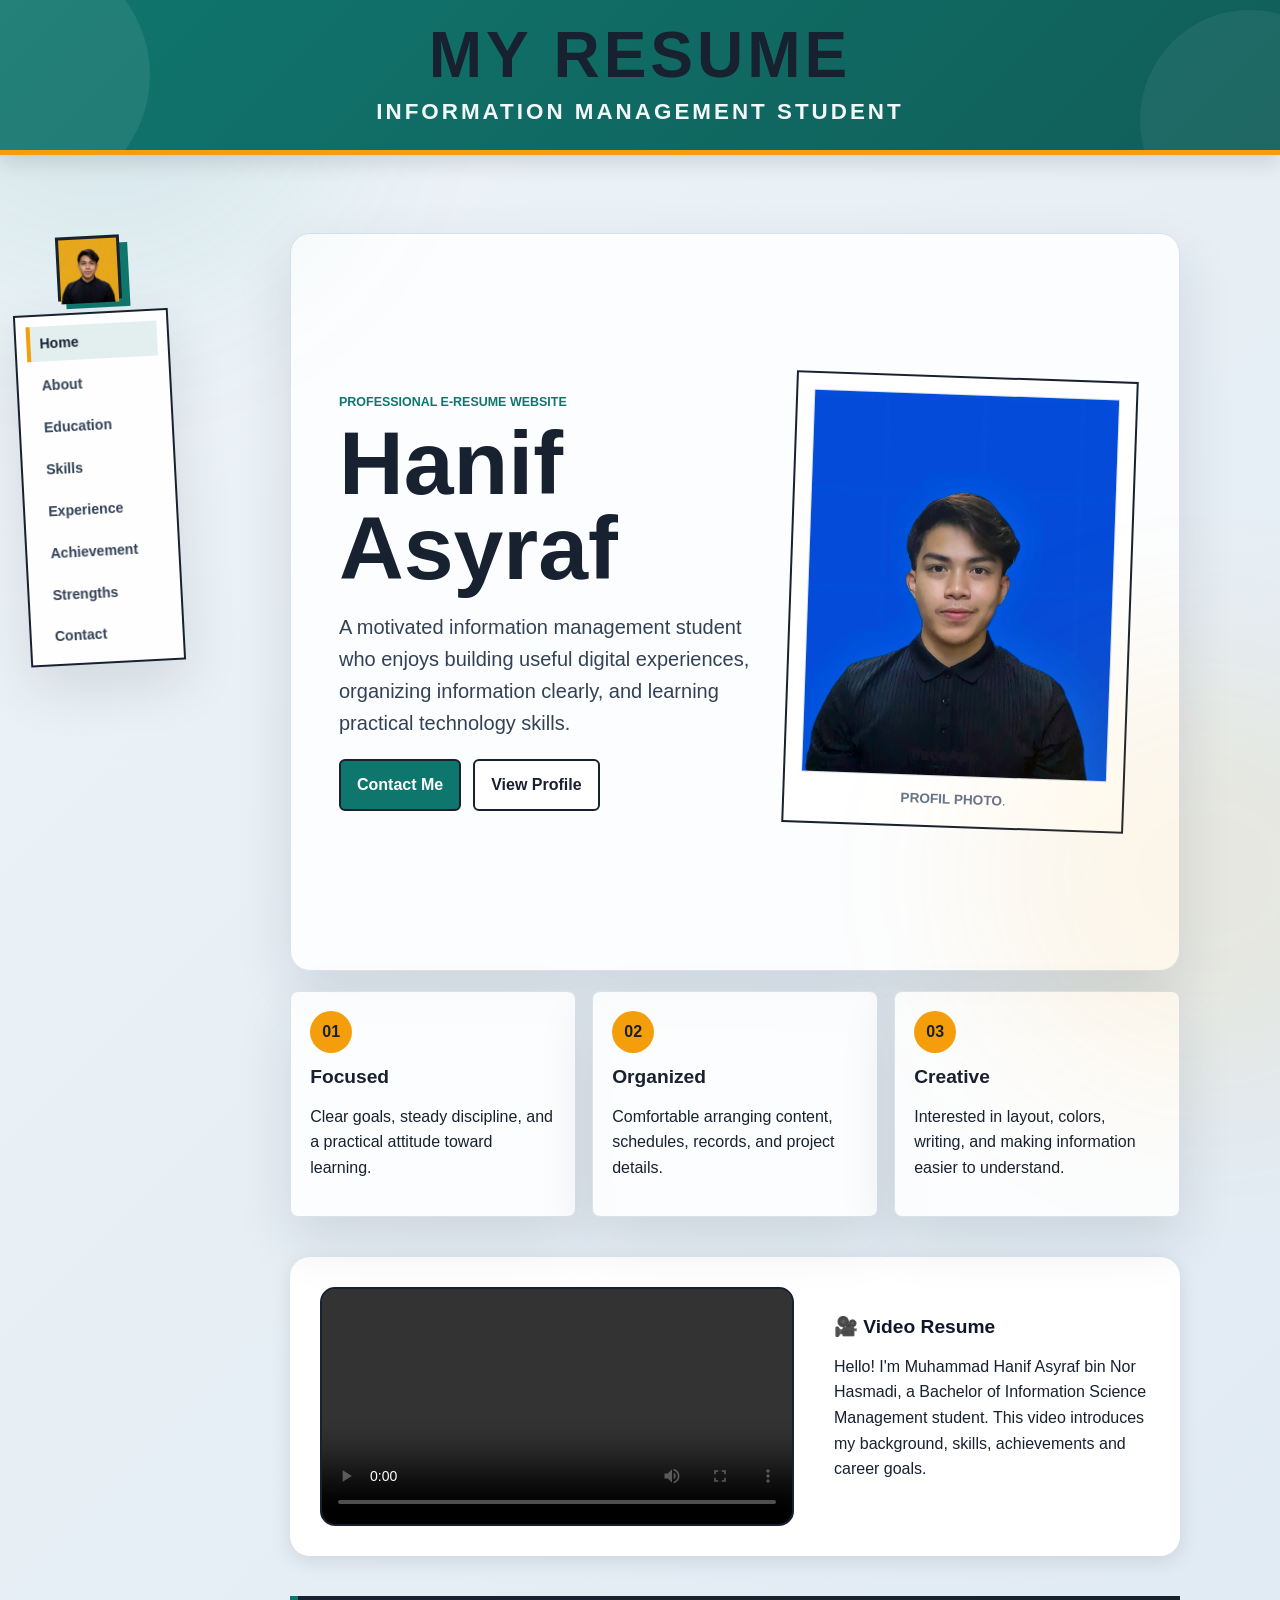
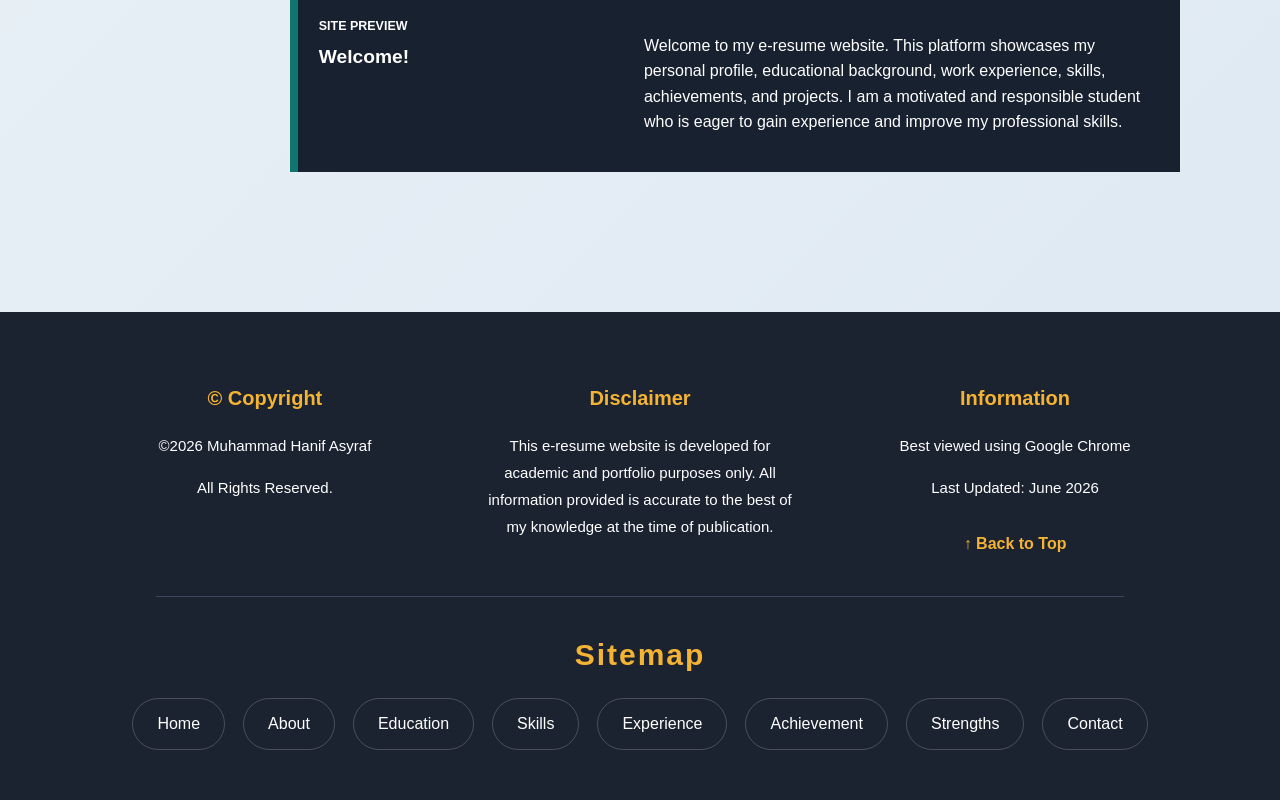
==== index.html @ 23218927 "Add files via upload" ====
<!DOCTYPE html>
<html lang="en">
  <header class="resume-header">
    <h1>MY RESUME</h1>
    <p>INFORMATION MANAGEMENT STUDENT</p>
  </header>
<head>
  <meta charset="UTF-8">
  <meta name="viewport" content="width=device-width, initial-scale=1.0">
  <meta name="description" content="Professional e-resume website for a university web design assignment.">
  <meta name="keywords" content="e-resume, portfolio, student, web design, resume">
  <meta name="author" content="Your Name">
  <title>Home | Professional E-Resume</title>
  <link rel="stylesheet" href="css/style.css">
  <script defer src="js/script.js"></script>
</head>
<body>
  <a class="skip-link" href="#main">Skip to content</a>
  <aside class="side-map" aria-label="Site map">
    <a class="brand-mark" href="student.html"
     aria-label="Open student details">
    <img src="assets/images/profil2.jpg" alt=""></a>
    <nav>
      <a class="active" href="index.html">Home</a>
      <a href="about.html">About</a>
      <a href="education.html">Education</a>
      <a href="skills.html">Skills</a>
      <a href="experience.html">Experience</a>
      <a href="achievement.html">Achievement</a>
      <a href="strengths.html">Strengths</a>
      <a href="contact.html">Contact</a>
    </nav>
  </aside>

  <main id="main" class="page-shell">
    <header class="hero panel-split">
      <section class="hero-copy">
        <p class="eyebrow">Professional e-resume website</p>
        <h1>Hanif Asyraf</h1>
        <p class="lead">A motivated information management student who enjoys building useful digital experiences, organizing information clearly, and learning practical technology skills.</p>
        <div class="hero-actions">
          <a class="button primary" href="contact.html">Contact Me</a>
          <a class="button ghost" href="about.html">View Profile</a>
        </div>
      </section>
      <figure class="photo-stage">
        <img src="assets/images/profil.jpg" alt="Portrait placeholder for your photo">
       <center><figcaption><strong>PROFIL PHOTO</strong>.</figcaption></center>
      </figure>
    </header>

    <section class="quick-grid" aria-label="Resume highlights">
      <article>
        <span>01</span>
        <h2>Focused</h2>
        <p>Clear goals, steady discipline, and a practical attitude toward learning.</p>
      </article>
      <article>
        <span>02</span>
        <h2>Organized</h2>
        <p>Comfortable arranging content, schedules, records, and project details.</p>
      </article>
      <article>
        <span>03</span>
        <h2>Creative</h2>
        <p>Interested in layout, colors, writing, and making information easier to understand.</p>
      </article>
    </section>

    <section class="resume-showcase">

    <div class="video-box">
        <video controls>
            <source src="assets/media/hanifresume.mp4" type="video/mp4">
        </video>
    </div>

    <div class="info-box">
        <h2>🎥 Video Resume</h2>
        <p>
            Hello! I'm Muhammad Hanif Asyraf bin Nor Hasmadi, a Bachelor of Information Science
            Management student. This video introduces my background, skills,
            achievements and career goals.
        </p>
    </div>

</section>

    <section class="content-band">
      <div>
        <p class="section-kicker">Site Preview</p>
        <h2>Welcome!</h2>
      </div>
      <p>Welcome to my e-resume website. This platform showcases my personal profile, educational background, work experience, skills, achievements, and projects. I am a motivated and responsible student who is eager to gain experience and improve my professional skills.</p>
    </section>
  </main>

<footer class="footer">

    <div class="footer-top">

        <div class="footer-box">
            <h3>© Copyright</h3>
            <p>©2026 Muhammad Hanif Asyraf</p>
            <p>All Rights Reserved.</p>
        </div>

        <div class="footer-box">
            <h3>Disclaimer</h3>
            <p>
                This e-resume website is developed for academic and portfolio
                purposes only. All information provided is accurate to the best
                of my knowledge at the time of publication.
            </p>
        </div>

        <div class="footer-box">
            <h3>Information</h3>
            <p>Best viewed using Google Chrome</p>
            <p>Last Updated: June 2026</p>

            <a href="#top" class="top-btn">↑ Back to Top</a>
        </div>

    </div>

    <hr>

    <div class="footer-sitemap">

        <h2>Sitemap</h2>

        <div class="sitemap-links">

    <a href="index.html">Home</a>
    <a href="about.html">About</a>
    <a href="education.html">Education</a>
    <a href="skills.html">Skills</a>
    <a href="experience.html">Experience</a>
    <a href="achievement.html">Achievement</a>
    <a href="strengths.html">Strengths</a>
    <a href="contact.html">Contact</a>

</div>

    </div>

</footer>
</body>
</html>
---- css/style.css ----
:root {
  --teal: #0f766e;
  --amber: #f59e0b;
  --slate: #334155;
  --paper: #f8fafc;
  --ink: #18212f;
  --muted: #64748b;
  --line: #d9e2ea;
  --white: #ffffff;
  --shadow: 0 22px 55px rgba(24, 33, 47, 0.12);
}


.resume-header {
  background: linear-gradient(135deg, #0f766e, #115e59);
  color: white;
  text-align: center;
  padding: 25px 20px 20px;
  margin-bottom: 30px;
  border-bottom: 5px solid #f59e0b;
  box-shadow: 0 8px 20px rgba(0,0,0,0.12);
  position: relative;
  overflow: hidden;
}

.resume-header h1 {
  font-size: 4rem;
  margin: 0;
  letter-spacing: 4px;
  font-weight: 900;
  text-transform: uppercase;
}

.resume-header p {
  margin-top: 8px;
  margin-bottom: 0;
  font-size: 1.4rem;
  letter-spacing: 3px;
  font-weight: 600;
  color: rgba(255,255,255,0.95);
}

.resume-header::before {
  content: "";
  position: absolute;
  top: -50px;
  left: -100px;

  width: 250px;
  height: 250px;

  background: rgba(255,255,255,0.08);
  border-radius: 50%;
}

.resume-header::after {
  content: "";
  position: absolute;
  bottom: -80px;
  right: -80px;

  width: 220px;
  height: 220px;

  background: rgba(255,255,255,0.06);
  border-radius: 50%;
} 

* {
  box-sizing: border-box;
}

html {
  scroll-behavior: smooth;
}

body {
  margin: 0;
  background:
    linear-gradient(135deg, rgba(15, 118, 110, 0.10), transparent 34%),
    linear-gradient(315deg, rgba(245, 158, 11, 0.13), transparent 34%),
    var(--paper);
  color: var(--ink);
  font-family: Poppins, Roboto, Arial, sans-serif;
  line-height: 1.6;
}

body{
    background: linear-gradient(135deg,#EEF4F8,#DDE8F2);
}

.hero{
    background:#ffffff;
    border-radius:20px;
    box-shadow:0 20px 60px rgba(0,0,0,.08);
}

body::before{
    content:"";
    position:fixed;
    top:-200px;
    left:-150px;
    width:500px;
    height:500px;
    border-radius:50%;
    background:rgba(0,128,128,.08);
    filter:blur(80px);
}

body::after{
    content:"";
    position:fixed;
    bottom:-200px;
    right:-150px;
    width:450px;
    height:450px;
    border-radius:50%;
    background:rgba(255,166,0,.08);
    filter:blur(80px);
}

a {
  color: inherit;
}

img,
video {
  max-width: 100%;
  display: block;
}

.skip-link {
  position: absolute;
  left: 1rem;
  top: -4rem;
  z-index: 30;
  background: var(--ink);
  color: var(--white);
  padding: 0.65rem 1rem;
  border-radius: 6px;
}

.skip-link:focus {
  top: 1rem;
}

.side-map {
  position: fixed;
  left: 1.25rem;
  top: 50%;
  z-index: 20;
  width: 155px;
  transform: translateY(-50%) rotate(-3deg);
  transform-origin: center;
}

.brand-mark {
  display: grid;
  width: 64px;
  height: 64px;
  margin: 0 auto 0.75rem;
  place-items: center;
  border: 3px solid var(--ink);
  background: var(--amber);
  color: var(--ink);
  font-weight: 800;
  text-decoration: none;
  box-shadow: 8px 8px 0 var(--teal);
}

.side-map nav {
  display: grid;
  gap: 0.45rem;
  padding: 0.65rem;
  border: 2px solid var(--ink);
  background: rgba(255, 255, 255, 0.92);
  box-shadow: var(--shadow);
  backdrop-filter: blur(8px);
}

.side-map a:not(.brand-mark) {
  padding: 0.38rem 0.55rem;
  border-left: 4px solid transparent;
  color: var(--slate);
  font-family: Roboto, Arial, sans-serif;
  font-size: 0.88rem;
  font-weight: 700;
  text-decoration: none;
}

.side-map a:not(.brand-mark):hover,
.side-map a.active {
  border-left-color: var(--amber);
  background: rgba(15, 118, 110, 0.11);
  color: var(--ink);
}

.resume-showcase{
    display:flex;
    align-items:center;
    gap:40px;
    max-width:1000px;
    margin:40px auto;
    padding:30px;
    background:white;
    border-radius:20px;
    box-shadow:0 5px 20px rgba(0,0,0,0.1);
}

.video-box{
    flex:1.5;
}

.video-box video{
    width:100%;
    border-radius:15px;
}

.info-box{
    flex:1;
}

.info-box h2{
    color:#0f172a;
    margin-bottom:15px;
}

.btn{
    display:inline-block;
    margin-top:15px;
    background:#d4a017;
    color:white;
    padding:10px 20px;
    border-radius:8px;
    text-decoration:none;
}

.page-shell {
  width: min(1080px, calc(100% - 2rem));
  margin: 0 auto;
  padding: 3rem 0 5rem 190px;
}

.hero,
.page-header,
.story-card,
.image-note,
.quick-grid article,
.timeline article,
.skill-grid article,
.experience-board article,
.hobby-grid article,
.audio-box,
.media-panel,
.contact-card,
.contact-form,
.student-card {
  border: 1px solid var(--line);
  background: rgba(255, 255, 255, 0.88);
  box-shadow: var(--shadow);
}

.hero {
  min-height: 82vh;
  align-items: center;
}

.panel-split {
  display: grid;
  grid-template-columns: 1.1fr 0.9fr;
  gap: 2rem;
  padding: clamp(1.25rem, 4vw, 3rem);
}

.eyebrow,
.section-kicker,
.tag {
  margin: 0 0 0.5rem;
  color: var(--teal);
  font-size: 0.78rem;
  font-weight: 800;
  letter-spacing: 0;
  text-transform: uppercase;
}

h1,
h2,
h3,
p {
  overflow-wrap: anywhere;
}

h1 {
  margin: 0;
  color: var(--ink);
  font-family: Arial, Poppins, sans-serif;
  font-size: clamp(2.8rem, 8vw, 5.6rem);
  line-height: 0.95;
}

h2 {
  margin: 0 0 0.5rem;
  color: var(--ink);
  font-size: 1.2rem;
  line-height: 1.2;
}

.lead {
  max-width: 720px;
  color: var(--slate);
  font-size: clamp(1rem, 2vw, 1.25rem);
}

.hero-actions,
.skill-controls {
  display: flex;
  flex-wrap: wrap;
  gap: 0.75rem;
  margin-top: 1.25rem;
}

.button,
.filter-button {
  min-height: 42px;
  border: 2px solid var(--ink);
  border-radius: 6px;
  padding: 0.7rem 1rem;
  font-weight: 800;
  text-decoration: none;
  cursor: pointer;
}

.button.primary,
.filter-button.active {
  background: var(--teal);
  color: var(--white);
}

.button.ghost,
.filter-button {
  background: var(--white);
  color: var(--ink);
}

.photo-stage {
  margin: 0;
  padding: 1rem;
  border: 2px solid var(--ink);
  background: var(--white);
  transform: rotate(2deg);
}

.photo-stage img {
  width: 100%;
  aspect-ratio: 4 / 5;
  object-fit: cover;
  border: 1px solid var(--line);
}

.photo-stage figcaption,
.image-note figcaption {
  margin-top: 0.75rem;
  color: var(--muted);
  font-size: 0.85rem;
}

.quick-grid,
.experience-board,
.hobby-grid,
.skill-grid {
  display: grid;
  grid-template-columns: repeat(3, 1fr);
  gap: 1rem;
  margin-top: 1.25rem;
}

.quick-grid article,
.skill-grid article,
.experience-board article,
.hobby-grid article {
  padding: 1.2rem;
  border-radius: 8px;
}

.quick-grid span,
.strength-list span {
  display: inline-grid;
  width: 42px;
  height: 42px;
  margin-bottom: 0.75rem;
  place-items: center;
  border-radius: 50%;
  background: var(--amber);
  color: var(--ink);
  font-weight: 900;
}

.content-band,
.fact-strip {
  display: grid;
  grid-template-columns: 0.75fr 1.25fr;
  gap: 1rem;
  margin-top: 1.25rem;
  padding: 1.3rem;
  border-left: 8px solid var(--teal);
  background: var(--ink);
  color: var(--white);
}

.content-band h2,
.content-band p,
.fact-strip strong,
.fact-strip span {
  color: var(--white);
}

.page-header {
  padding: clamp(1.25rem, 3vw, 2.4rem);
  border-left: 10px solid var(--amber);
}

.two-column,
.contact-layout {
  display: grid;
  grid-template-columns: 1fr 0.85fr;
  gap: 1rem;
  margin-top: 1.25rem;
}

.story-card,
.image-note,
.audio-box,
.media-panel,
.contact-card,
.contact-form {
  padding: 1.25rem;
  border-radius: 8px;
}

.image-note {
  margin: 0;
}

.fact-strip {
  grid-template-columns: repeat(4, 1fr);
}

.fact-strip div {
  display: grid;
  gap: 0.25rem;
}

.timeline {
  display: grid;
  gap: 1rem;
  margin-top: 1.25rem;
}

.timeline article {
  position: relative;
  padding: 1.25rem 1.25rem 1.25rem 2rem;
  border-radius: 8px;
}

.timeline article::before {
  content: "";
  position: absolute;
  left: 0.75rem;
  top: 1.45rem;
  bottom: 1.45rem;
  width: 5px;
  background: var(--teal);
}

time {
  color: var(--amber);
  font-weight: 900;
}

.table-section {
  margin-top: 1.25rem;
  overflow-x: auto;
}

table {
  width: 100%;
  border-collapse: collapse;
  background: var(--white);
}

caption {
  padding: 0.75rem;
  color: var(--slate);
  text-align: left;
}

th,
td {
  border: 1px solid var(--line);
  padding: 0.85rem;
  text-align: left;
}

th {
  background: var(--slate);
  color: var(--white);
}

.meter {
  height: 12px;
  margin: 0.8rem 0;
  overflow: hidden;
  border-radius: 999px;
  background: #e2e8f0;
}

.meter span {
  display: block;
  height: 100%;
  border-radius: inherit;
  background: linear-gradient(90deg, var(--teal), var(--amber));
}

.media-panel {
  display: grid;
  grid-template-columns: 0.75fr 1.25fr;
  gap: 1rem;
  align-items: center;
  margin-top: 1.25rem;
}

video {
  width: 100%;
  border: 2px solid var(--ink);
  background: var(--slate);
}

.hobby-grid article img {
  width: 100%;
  height: 150px;
  margin-bottom: 1rem;
  object-fit: cover;
  border-radius: 6px;
}

.audio-box {
  margin-top: 1.25rem;
}

audio {
  width: 100%;
}

.strength-list {
  display: grid;
  grid-template-columns: repeat(2, 1fr);
  gap: 1rem;
  margin-top: 1.25rem;
}

.strength-img {
  width: 50px;
}

.strength-list article {
  display: grid;
  grid-template-columns: auto 1fr;
  gap: 1rem;
  padding: 1.25rem;
  border: 1px solid var(--line);
  border-radius: 8px;
  background: var(--white);
}

.contact-form {
  display: grid;
  gap: 0.65rem;
}

label {
  color: var(--slate);
  font-weight: 800;
}

input,
textarea {
  width: 100%;
  border: 1px solid var(--line);
  border-radius: 6px;
  padding: 0.8rem;
  font: inherit;
}

input:focus,
textarea:focus {
  outline: 3px solid rgba(245, 158, 11, 0.35);
  border-color: var(--amber);
}

.form-status {
  margin: 0;
  color: var(--teal);
  font-weight: 800;
}

.site-footer {
  display: flex;
  justify-content: space-between;
  gap: 1rem;
  padding: 1rem 1.5rem 1rem calc(190px + 1.5rem);
  background: var(--ink);
  color: var(--white);
  font-family: Roboto, Arial, sans-serif;
  font-size: 0.9rem;
}

.site-footer p {
  margin: 0;
}

.site-footer a {
  color: var(--amber);
  font-weight: 800;
}

.student-page {
  min-height: 100vh;
  display: grid;
  place-items: center;
  padding: 1rem;
}

.student-card {
  width: min(780px, 100%);
  padding: 1.5rem;
  border-radius: 8px;
}

.student-card h1 {
  margin: 1rem 0;
  font-size: clamp(2rem, 6vw, 3.4rem);
}

.student-card img {
  width: 150px;
  aspect-ratio: 1;
  object-fit: cover;
  border: 2px solid var(--ink);
}

dl {
  display: grid;
  grid-template-columns: 180px 1fr;
  gap: 0;
  margin: 1rem 0 0;
  border: 1px solid var(--line);
}

dt,
dd {
  margin: 0;
  padding: 0.65rem;
  border-bottom: 1px solid var(--line);
}

dt {
  background: rgba(15, 118, 110, 0.10);
  font-weight: 900;
}

@media (max-width: 900px) {
  .side-map {
    position: sticky;
    top: 0;
    width: 100%;
    transform: none;
    background: var(--paper);
    padding: 0.5rem;
  }

  .brand-mark {
    display: none;
  }

  .side-map nav {
    display: flex;
    gap: 0.25rem;
    overflow-x: auto;
  }

  .side-map a:not(.brand-mark) {
    white-space: nowrap;
  }

  .page-shell {
    width: min(100% - 1rem, 1080px);
    padding: 1rem 0 4rem;
  }

  .site-footer {
    padding: 1rem;
  }
}

@media (max-width: 760px) {
  .panel-split,
  .two-column,
  .contact-layout,
  .content-band,
  .media-panel,
  .fact-strip,
  .strength-list,
  .quick-grid,
  .experience-board,
  .hobby-grid,
  .skill-grid {
    grid-template-columns: 1fr;
  }

  .hero {
    min-height: auto;
  }

  .photo-stage {
    transform: none;
  }

  .site-footer {
    display: grid;
  }

  dl {
    grid-template-columns: 1fr;
  }
}

.skill-grid article {
  opacity: 0;
  transform: translateY(30px);
  animation: fadeUp 0.8s ease forwards;
  transition: all 0.3s ease;
}

/* Skill cards appear one by one */
.skill-grid article:nth-child(1) {
  animation-delay: 0.1s;
}

.skill-grid article:nth-child(2) {
  animation-delay: 0.2s;
}

.skill-grid article:nth-child(3) {
  animation-delay: 0.3s;
}

.skill-grid article:nth-child(4) {
  animation-delay: 0.4s;
}

.skill-grid article:nth-child(5) {
  animation-delay: 0.5s;
}

.skill-grid article:nth-child(6) {
  animation-delay: 0.6s;
}

.skill-grid article:hover {
  transform: translateY(-10px) scale(1.02);
  box-shadow: 0 20px 40px rgba(0, 0, 0, 0.15);
}

.filter-button {
  transition: all 0.3s ease;
}

.filter-button:hover {
  transform: translateY(-3px);
  box-shadow: 0 8px 20px rgba(15, 118, 110, 0.25);
}


.meter {
  position: relative;
}

.meter span {
  animation: growBar 2s ease-out;
}

@keyframes fadeUp {
  from {
    opacity: 0;
    transform: translateY(30px);
  }

  to {
    opacity: 1;
    transform: translateY(0);
  }
}

@keyframes growBar {
  from {
    width: 0;
  }
}

.page-header {
  animation: fadeInDown 1s ease;
}

.strength-list article {
  opacity: 0;
  transform: translateY(30px);
  animation: fadeUpStrength 0.8s ease forwards;
  transition: all 0.3s ease;
}

.strength-list article:nth-child(1) {
  animation-delay: 0.1s;
}

.strength-list article:nth-child(2) {
  animation-delay: 0.3s;
}

.strength-list article:nth-child(3) {
  animation-delay: 0.5s;
}

.strength-list article:nth-child(4) {
  animation-delay: 0.7s;
}

.strength-list article:hover {
  transform: translateY(-10px) scale(1.02);
  box-shadow: 0 20px 40px rgba(0,0,0,0.15);
}

.strength-img {
  animation: float 3s ease-in-out infinite;
  transition: transform 0.3s ease;
}

.strength-list article:hover .strength-img {
  transform: scale(1.15);
}

.strength-list span {
  animation: popIn 0.8s ease;
}

@keyframes fadeUpStrength {
  from {
    opacity: 0;
    transform: translateY(30px);
  }

  to {
    opacity: 1;
    transform: translateY(0);
  }
}

@keyframes fadeInDown {
  from {
    opacity: 0;
    transform: translateY(-30px);
  }

  to {
    opacity: 1;
    transform: translateY(0);
  }
}

@keyframes float {
  0%,100% {
    transform: translateY(0);
  }

  50% {
    transform: translateY(-8px);
  }
}

@keyframes popIn {
  0% {
    transform: scale(0);
  }

  80% {
    transform: scale(1.1);
  }

  100% {
    transform: scale(1);
  }
}

.footer{
    background:#1b2230;
    color:#fff;
    padding:50px 8%;
    margin-top:60px;
}

.footer-top{
    display:grid;
    grid-template-columns:repeat(3,1fr);
    gap:50px;
    text-align:center;
}

.footer-box h3{
    color:#f5b333;
    margin-bottom:18px;
    font-size:20px;
}

.footer-box p{
    line-height:1.8;
    font-size:15px;
}

.top-btn{
    display:inline-block;
    margin-top:15px;
    color:#f5b333;
    text-decoration:none;
    font-weight:600;
}

.top-btn:hover{
    text-decoration:underline;
}

.footer hr{
    margin:40px auto;
    border:none;
    height:1px;
    background:#3b465a;
    width:90%;
}

.footer-sitemap{
    text-align:center;
}

.footer-sitemap h2{
    color:#f5b333;
    margin-bottom:25px;
    font-size:30px;
    letter-spacing:2px;
}

.sitemap-links{
    display:flex;
    justify-content:center;
    align-items:center;
    flex-wrap:wrap;
    gap:18px;
}

.sitemap-links a{
    color:white;
    text-decoration:none;
    padding:12px 24px;
    border:1px solid rgba(255,255,255,.2);
    border-radius:40px;
    transition:.3s;
    font-weight:500;
}

.sitemap-links a:hover{
    background:#f5b333;
    color:#1b2230;
    transform:translateY(-4px);
}
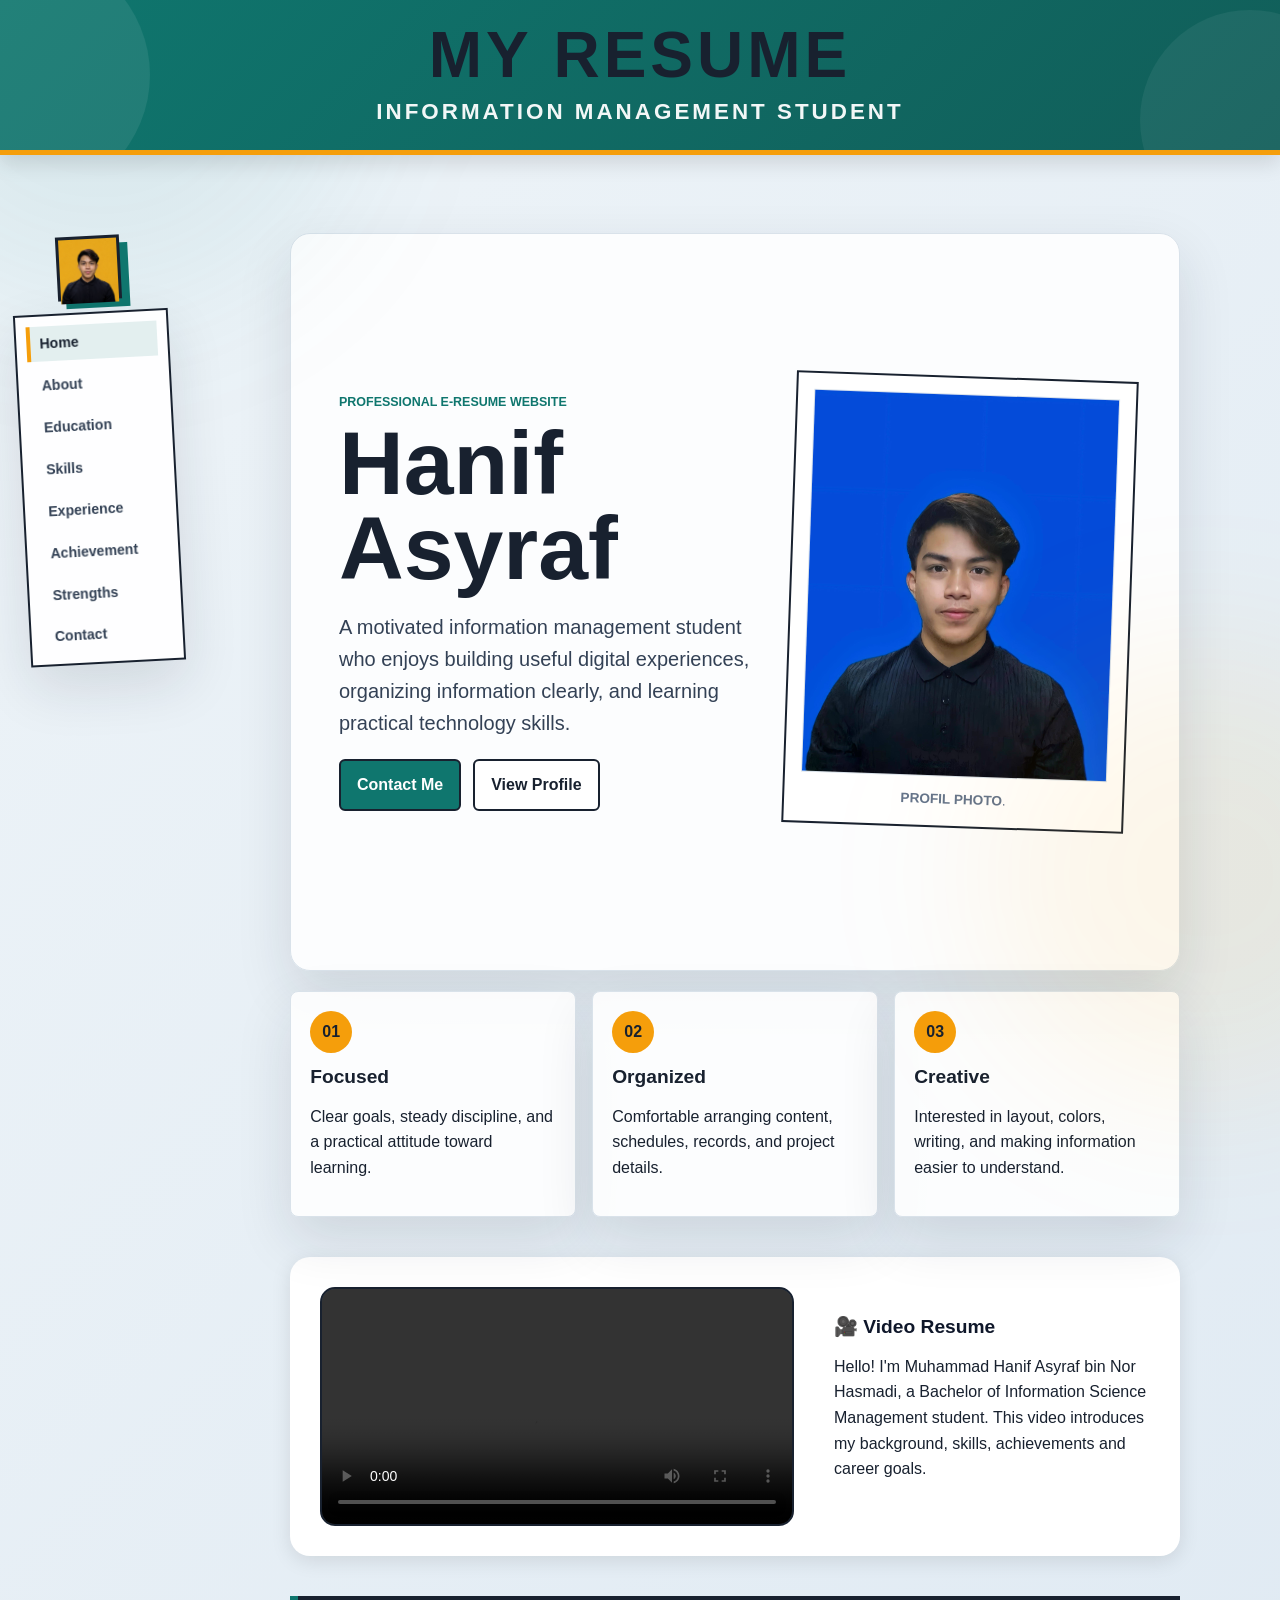
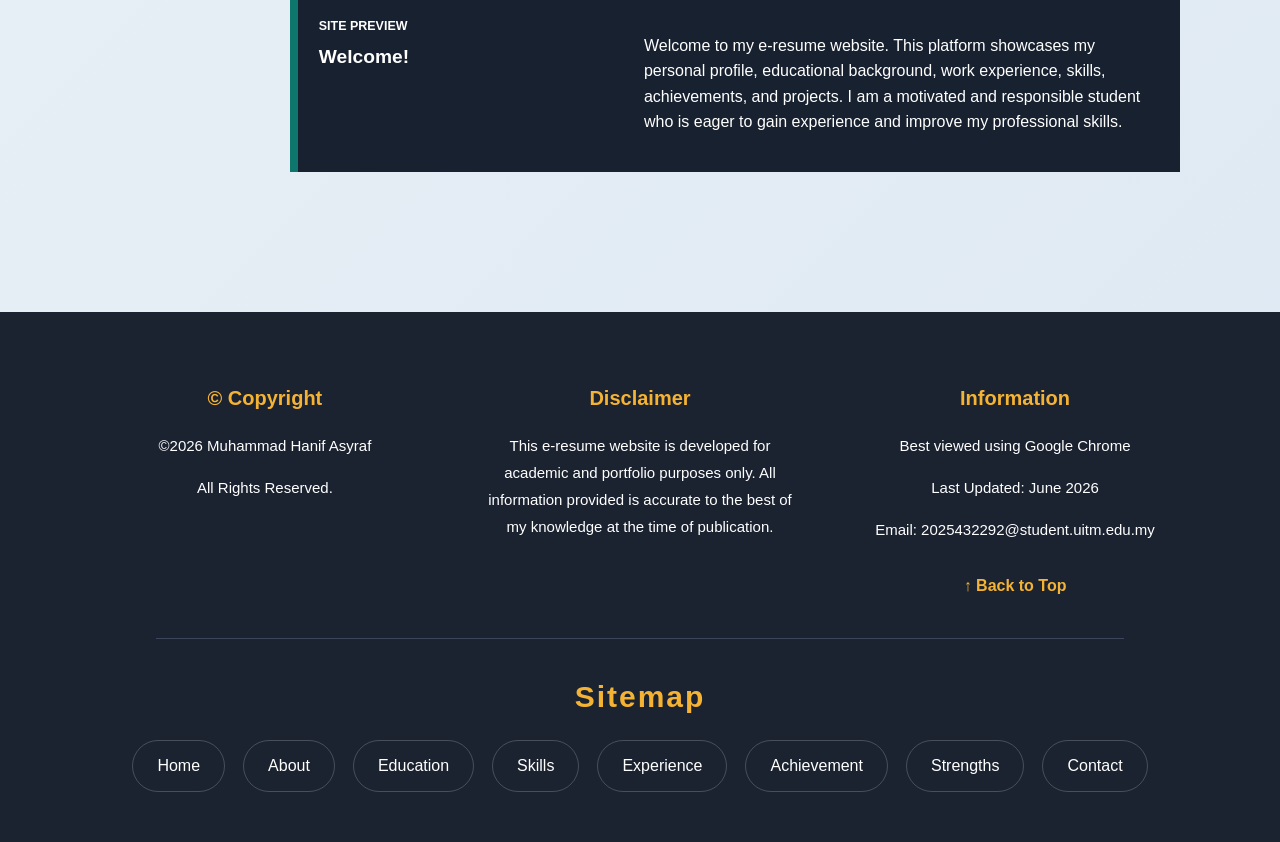
==== commit 34a71f73: "Add files via upload" ====
--- a/index.html
+++ b/index.html
@@ -118,6 +118,7 @@
             <h3>Information</h3>
             <p>Best viewed using Google Chrome</p>
             <p>Last Updated: June 2026</p>
+             <p>Email: 2025432292@student.uitm.edu.my</p>
 
             <a href="#top" class="top-btn">↑ Back to Top</a>
         </div>
